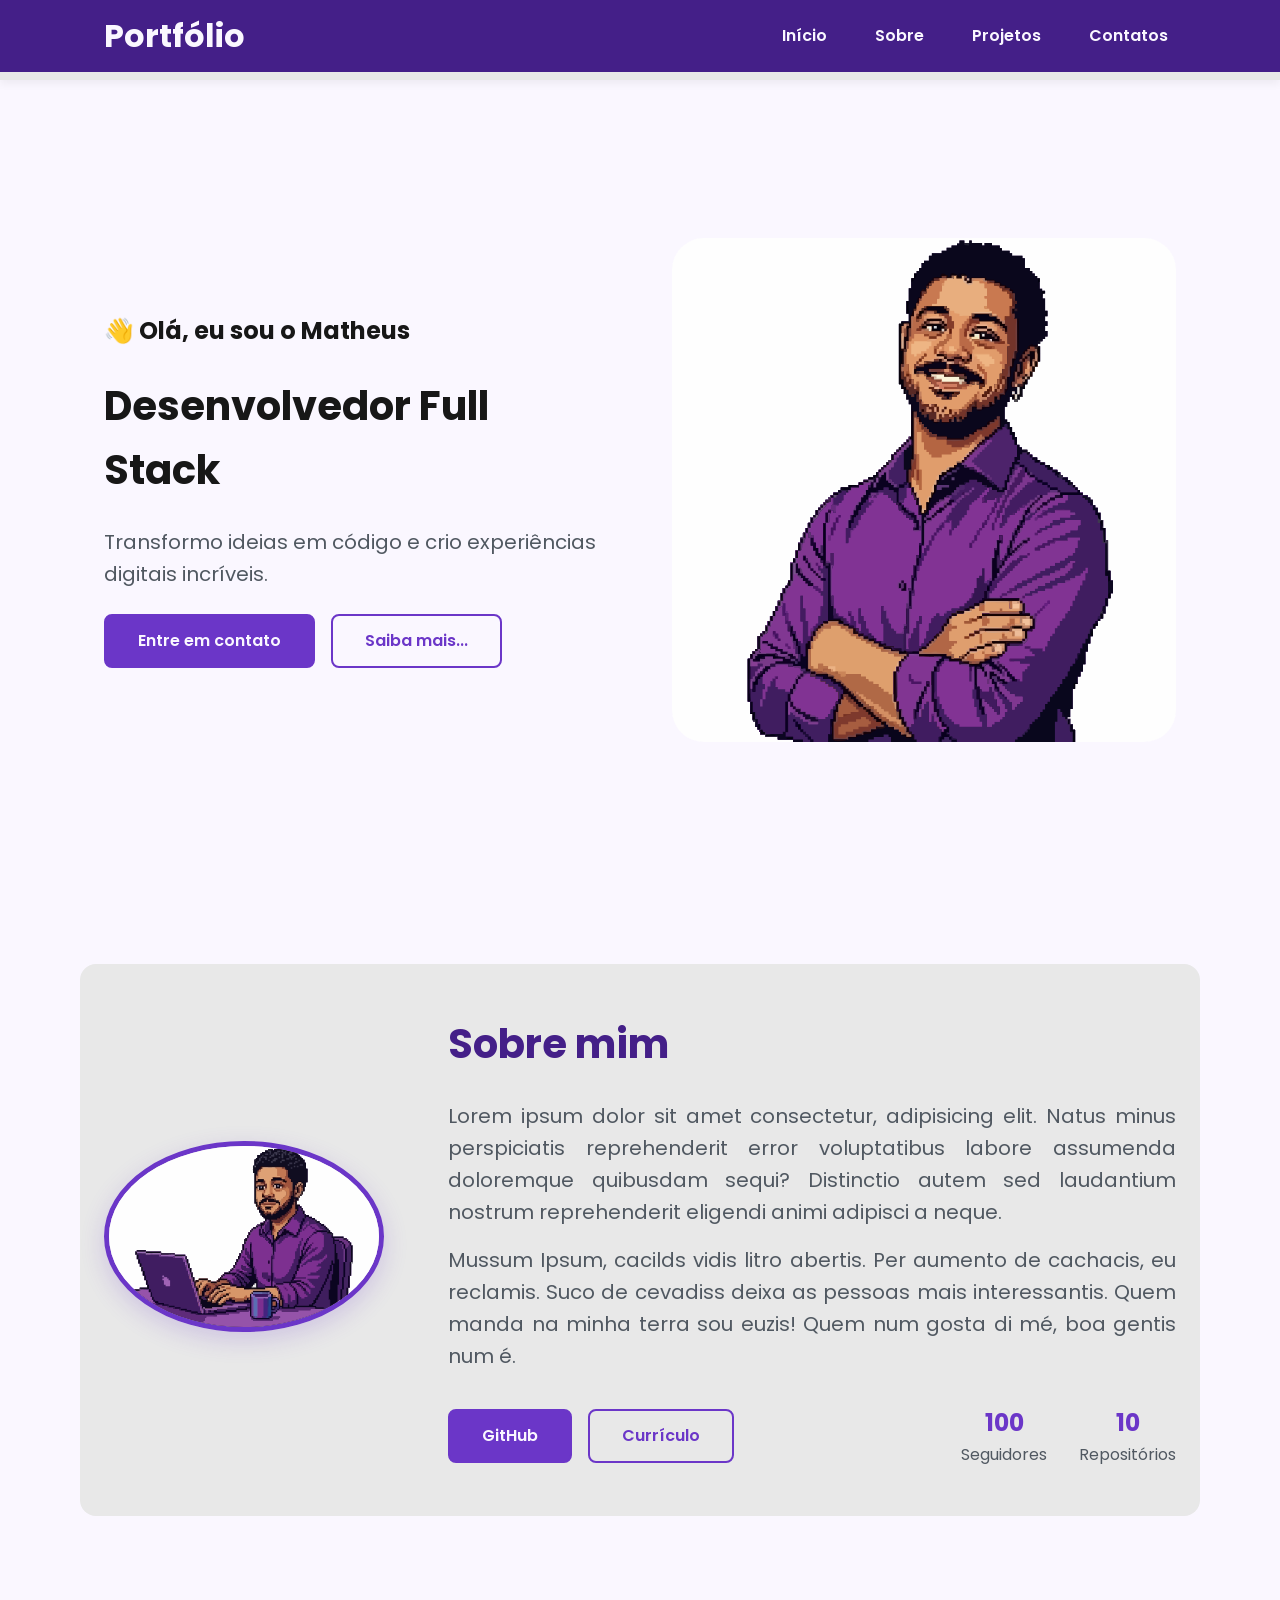
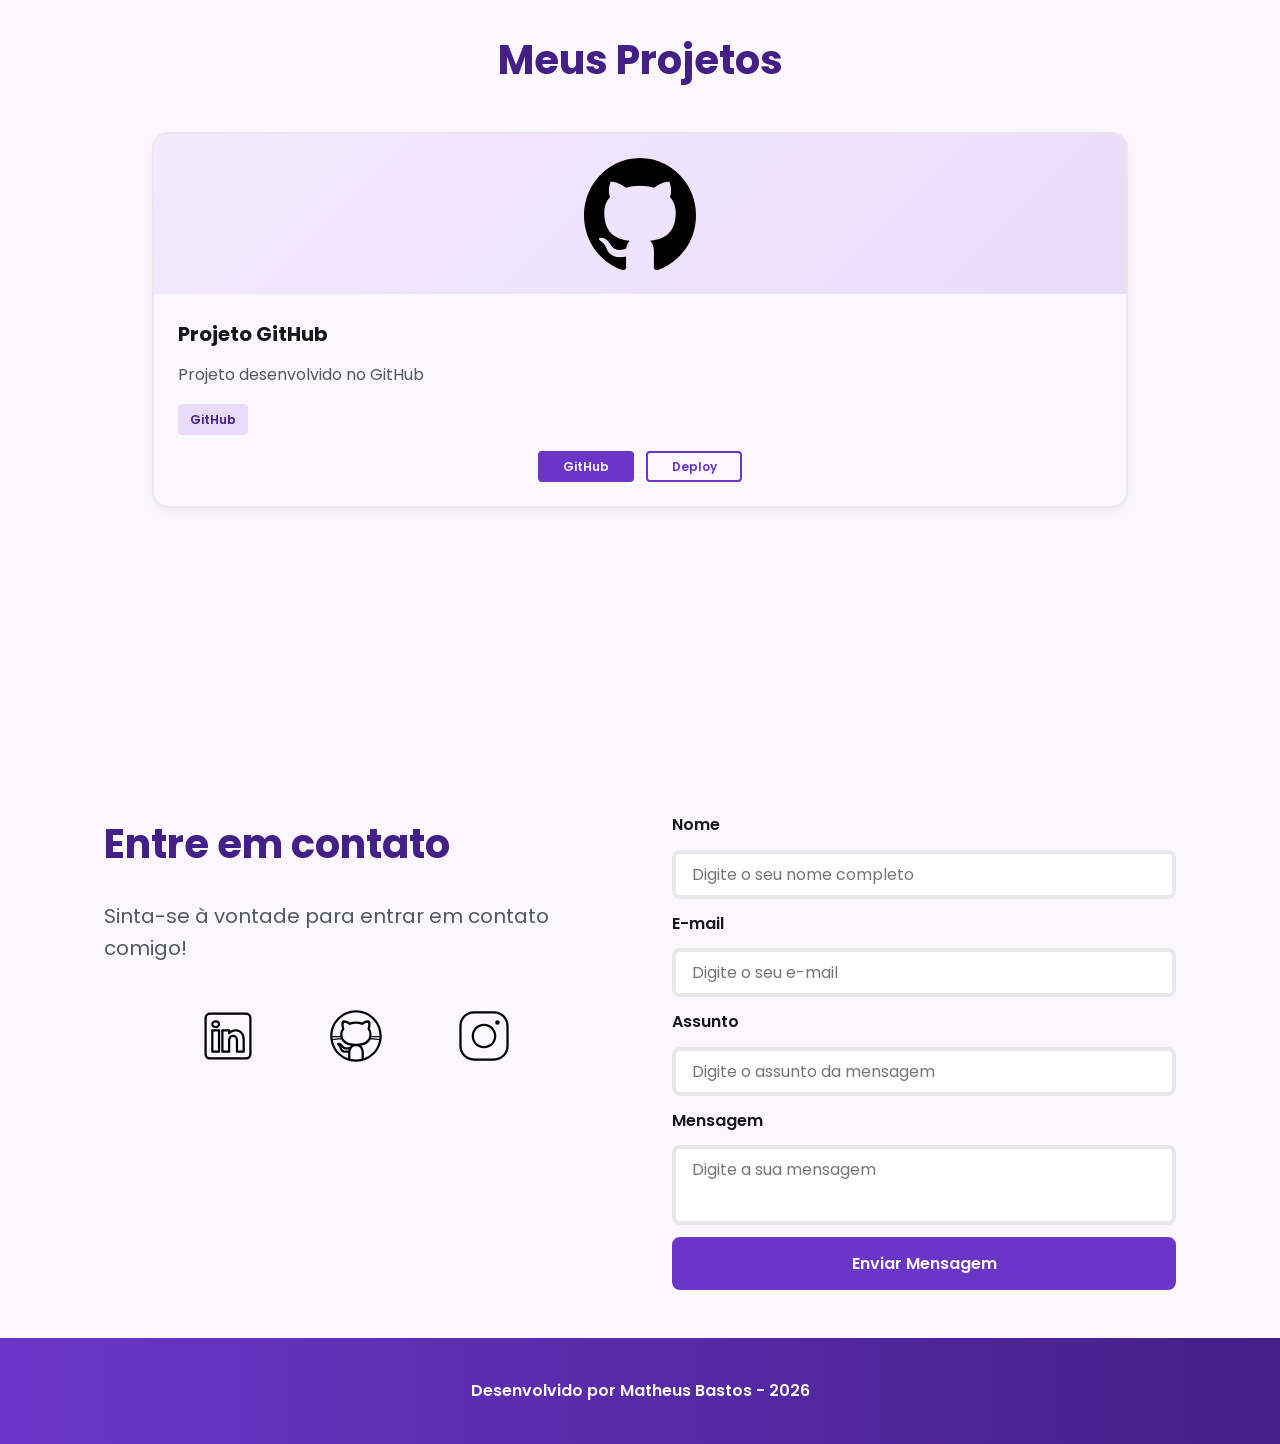
==== index.html @ f9d76520 "💄 UI:  Estilização da Seção Projects e Responsividade - Celular" ====
<!doctype html>
<html lang="pt-br">
  <head>
    <!-- Fontes do Google -->
    <link rel="preconnect" href="https://fonts.googleapis.com" />
    <link rel="preconnect" href="https://fonts.gstatic.com" crossorigin />

    <!-- Fonte do Google - Poppins -->
    <link
      href="https://fonts.googleapis.com/css2?family=Poppins&display=swap"
      rel="stylesheet"
    />

    <meta charset="UTF-8" />
    <meta name="viewport" content="width=device-width, initial-scale=1.0" />
    <meta name="author" content="Matheus Bastos" />
    <meta
      name="description"
      content="Portfólio Pessoal do Matheus Bastos, 
                desenvolvedor Full Stack especializado em criar experiências 
                digitais incríveis. Conheça meus projetos e entre em contato."
    />
    <meta name="robots" content="index, follow" />

    <link rel="icon" type="image/svg+xml" href="./assets/img/favicon.svg" />

    <!-- CSS principal da página -->
    <link rel="stylesheet" href="./assets/css/style.css" />

    <title>Portfólio do Matheus</title>
  </head>
  <body>
    <!-- Cabeçalho da página -->
    <header>
      <div class="menu-content">
        <!-- Título do Cabeçalho -->
        <a href="index.html" id="titulo">Portfólio</a>

        <!-- Menu de Navegação -->
        <nav>
          <ul class="menu-list">
            <li><a href="#hero">Início</a></li>
            <li><a href="#about">Sobre</a></li>
            <li><a href="#projects">Projetos</a></li>
            <li><a href="#contact">Contatos</a></li>
          </ul>
        </nav>
      </div>
    </header>

    <!-- Seção Principal da página -->
    <main>
      <!-- Seção Hero -->
      <section id="hero" class="section-container hero-container">
        <!-- Boas Vindas -->
        <article class="hero-content">
          <span>👋 Olá, eu sou o Matheus</span>
          <h1>Desenvolvedor Full Stack</h1>
          <p>
            Transformo ideias em código e crio experiências digitais incríveis.
          </p>

          <div class="buttons-container">
            <a href="#contact" class="botao">Entre em contato</a>
            <a href="#about" class="botao-outline">Saiba mais...</a>
          </div>
        </article>

        <!-- Imagem da Seção Hero -->
        <figure class="hero-image">
          <img
            src="./assets/img/avatar_dev_eu.svg"
            alt="Foto do autor do site"
            class="float-animation"
          />
        </figure>
      </section>

      <!-- Seção About -->
      <section id="about" class="section-container about-container">
        <!-- Imagem da Seção About -->
        <figure class="about-image">
          <img
            src="./assets/img/foto_dev_eu.svg"
            alt="Foto do perfil do autor"
          />
        </figure>

        <!-- Conteúdo da Seção About -->
        <article class="about-content">
          <h2>Sobre mim</h2>
          <p>
            Lorem ipsum dolor sit amet consectetur, adipisicing elit. Natus
            minus perspiciatis reprehenderit error voluptatibus labore assumenda
            doloremque quibusdam sequi? Distinctio autem sed laudantium nostrum
            reprehenderit eligendi animi adipisci a neque.
          </p>
          <p>
            Mussum Ipsum, cacilds vidis litro abertis. Per aumento de cachacis,
            eu reclamis. Suco de cevadiss deixa as pessoas mais interessantis.
            Quem manda na minha terra sou euzis! Quem num gosta di mé, boa
            gentis num é.
          </p>

          <!-- Links (GitHub + Curriculo) e Dados do GitHub -->
          <div class="about-buttons-data">
            <!-- Links -->
            <div class="buttons-container">
              <a href="#" target="_blank" class="botao">GitHub</a>
              <a href="#" target="_blank" class="botao-outline">Currículo</a>
            </div>

            <!-- Dados - GitHub -->
            <div class="data-container">
              <!-- Nº de Seguidores -->
              <div class="data-item">
                <span class="data-number">100</span>
                <span class="data-label">Seguidores</span>
              </div>

              <!-- Nº de Repositórios Públicos -->
              <div class="data-item">
                <span class="data-number">10</span>
                <span class="data-label">Repositórios</span>
              </div>
            </div>
          </div>
        </article>
      </section>

      <!-- Seção Projects -->
      <section id="projects" class="section-container projects-container">
        <h2>Meus Projetos</h2>

        <!-- Swiper Container -->
        <div class="swiper projects-swiper">
          <div class="swiper-wrapper">
            <div class="swiper-slide">
              <article class="project-card">
                <!-- Ícone da Tecnologia padrão do projeto -->
                <figure class="project-image">
                  <img
                    src="./assets/icons/languages/github.svg"
                    alt="Ícone do GitHub"
                  />
                </figure>

                <!-- Conteúdo do Projeto -->
                <div class="project-content">
                  <h3>Projeto GitHub</h3>
                  <p>Projeto desenvolvido no GitHub</p>

                  <!-- Tags do Projeto -->
                  <div class="project-tags">
                    <span class="tag">GitHub</span>
                  </div>

                  <!-- Links do Projeto -->
                  <div class="project-buttons">
                    <a href="#" target="_blank" class="botao botao-sm">
                      GitHub
                    </a>
                    <a href="#" target="_blank" class="botao-outline botao-sm">
                      Deploy
                    </a>
                  </div>
                </div>
              </article>
            </div>
          </div>

          <!-- Botões de Navegação -->
          <div class="swiper-button-next"></div>
          <div class="swiper-button-prev"></div>

          <!-- Paginação -->
          <div class="swiper-pagination"></div>
        </div>
      </section>

      <!-- Seção Contact -->
      <section id="contact" class="section-container contact-container">
        <!-- Redes Sociais -->
        <article class="contact-info">
          <h2>Entre em contato</h2>
          <p>Sinta-se à vontade para entrar em contato comigo!</p>

          <!-- Links para as Redes Sociais -->
          <div class="social-container">
            <a
              href="#"
              target="_blank"
              class="social-icon"
              aria-label="Linkedin"
            >
              <img
                src="./assets/icons/social/linkedin.svg"
                alt="Link para o LinkedIn"
              />
            </a>

            <a href="#" target="_blank" class="social-icon" aria-label="GitHub">
              <img
                src="./assets/icons/social/github.svg"
                alt="Link para o GitHub"
              />
            </a>

            <a
              href="#"
              target="_blank"
              class="social-icon"
              aria-label="Instagram"
            >
              <img
                src="./assets/icons/social/instagram.svg"
                alt="Link para o Instagram"
              />
            </a>
          </div>
        </article>

        <!-- Formulário de Contato -->
        <form id="formulario">
          <label for="nome">Nome</label>
          <input
            id="nome"
            name="nome"
            type="text"
            placeholder="Digite o seu nome completo"
          />
          <span id="erro-nome"></span>

          <label for="email">E-mail</label>
          <input
            id="email"
            name="email"
            type="text"
            placeholder="Digite o seu e-mail"
          />
          <span id="erro-email"></span>

          <label for="assunto">Assunto</label>
          <input
            id="assunto"
            name="assunto"
            type="text"
            placeholder="Digite o assunto da mensagem"
          />
          <span id="erro-assunto"></span>

          <label for="mensagem">Mensagem</label>
          <textarea
            id="mensagem"
            name="mensagem"
            placeholder="Digite a sua mensagem"
          ></textarea>
          <span id="erro-mensagem"></span>

          <button class="botao" type="submit">Enviar Mensagem</button>
        </form>
      </section>
    </main>

    <!-- Rodapé da página -->
    <footer>Desenvolvido por Matheus Bastos - 2026</footer>
  </body>
</html>
---- assets/css/style.css ----
/* Reset do Navegador */
* {
  margin: 0;
  padding: 0;
  box-sizing: border-box;
  font-family: 'Poppins', sans-serif;
  font-weight: 400;
  text-decoration: none;
  outline: none;
}    

/* Variáveis */
:root {
    /* Paleta de Cores - Purple */
    --purple-50: #f4eaff;
    --purple-100: #e9dcfa;
    --purple-200: #cdb3f0;
    --purple-300: #b186e5;
    --purple-400: #9460db;
    --purple-500: #6b36c8;
    --purple-600: #5b2ca0;
    --purple-700: #4c2177;
    --purple-800: #441f88;
    --purple-900: #2a0e4d;
    --purple-950: #1a0730;

    /* Cores Neutras */
    --gray-200: #e8e8e8;
    --gray-400: #505861;
    --black: #171717;
    --white: #FAF7FF;

    /* Cores de Estado */
    --error: #e63946;

    /* Sombras */
    --shadow-sm: 0 0.25rem 0.5rem rgba(0, 0, 0, 0.05);
    --shadow-md: 0 0.25rem 0.75rem rgba(107, 54, 200, 0.3);
    --shadow-lg: 0 0.5rem 1.5rem rgba(107, 54, 200, 0.2);

    /* Espaçamentos */
    --spacing-xs: 0.5rem;
    --spacing-sm: 1rem;
    --spacing-md: 1.5rem;
    --spacing-lg: 2rem;
    --spacing-xl: 3rem;
    --spacing-2xl: 4rem;

    /* Tamanhos de Fonte */
    --text-sm: 0.75rem;
    --text-base: 1rem;
    --text-lg: 1.25rem;
    --text-xl: 1.5rem;
    --text-2xl: 2rem;
    --text-3xl: 2.5rem;

    /* Border Radius */
    --radius-sm: 0.25rem;
    --radius-md: 0.5rem;
    --radius-lg: 1rem;
    --radius-xl: 2rem;
    --radius-full: 50%;

    /* Animação Padrão */
    --transition-default: all 0.3s ease;
}

/* Configurações Básicas */

html {
  scroll-behavior: smooth;
}

body {
  display: flex;
  flex-direction: column;
  min-height: 100vh;
  background-color: var(--white);
  line-height: 1.6;
  color: var(--black);
}

main {
  flex: 1;
}

/* Seções - Base Comum */

.section-container {
  max-width: 70rem;
  margin: 0 auto;
  padding: var(--spacing-xl) var(--spacing-md);
  scroll-margin-top: 6rem;
}

/* Botões */

.buttons-container {
  display: flex;
  gap: var(--spacing-sm);
}

.botao,
.botao-outline {
  display: inline-block;
  padding: 0.75rem 2rem;
  border: 0.15rem solid transparent;
  border-radius: var(--radius-md);
  font-size: var(--text-base);
  font-weight: 600;
  text-align: center;
  cursor: pointer;
  transition: var(--transition-default);
}

.botao {
  border-color: var(--purple-500);
  background-color: var(--purple-500);
  color: var(--white);
}

.botao:hover {
  border-color: var(--purple-800);
  background-color: var(--purple-800);
  box-shadow: var(--shadow-md);
  transform: translateY(-0.25rem);
}

.botao-outline {
  border-color: var(--purple-500);
  background-color: transparent;
  color: var(--purple-500);
}

.botao-outline:hover {
  border-color: var(--purple-500);
  background-color: var(--purple-500);
  color: var(--white);
  transform: translateY(-0.25rem);
}

/* Botões pequenos - Card Projetos */

.botao.botao-sm,
.botao-outline.botao-sm {
  min-width: 6rem;
  padding: 0.25rem var(--spacing-sm);
  border-width: 0.125rem;
  border-radius: 0.25rem;
  font-size: var(--text-sm);
}

/* Seção Header - Cabeçalho e Menu */

header {
  position: sticky;
  top: 0;
  z-index: 1000;
  width: 100%;
  height: 5rem;
  border-bottom: var(--spacing-xs) solid var(--gray-200);
  box-shadow: var(--shadow-sm);
  background-color: var(--purple-800);
}

header a {
  font-weight: 600;
  color: var(--white);
  transition: color 0.3s ease;
}

header a:hover {
  color: var(--purple-100);
}

#titulo {
  font-size: var(--text-2xl);
  font-weight: 700;
}

.menu-content {
  display: flex;
  justify-content: space-between;
  align-items: center;
  max-width: 70rem;
  height: 100%;
  margin: 0 auto;
  padding: 0 var(--spacing-md);
}

.menu-list {
  display: flex;
  gap: var(--spacing-lg);
  list-style: none;
}

.menu-list a {
  padding: var(--spacing-xs);
}

/* Seção Hero */

.hero-container {
  display: flex;
  align-items: center;
  gap: var(--spacing-2xl);
  min-height: calc(100vh - 5rem);
}

.hero-content {
  display: flex;
  flex: 1;
  flex-direction: column;
  gap: var(--spacing-md);

}

.hero-content span {
  font-size: var(--text-xl);
  font-weight: 700;
}

.hero-content h1 {
  font-size: var(--text-3xl);
  font-weight: 700;
}

.hero-content p,
.about-content p,
.contact-info p {
  font-size: var(--text-lg);
  color: var(--gray-400);
}

.hero-image {
  display: flex;
  flex: 1;
  justify-content: center;
}

.hero-image img {
  width: 100%;
  max-width: 100%;
  border-radius: var(--radius-xl);
}

/* Animação Flutuante */
@keyframes float {
  
  0%,
  100% {
    transform: translateY(0);
  }

  50% {
    transform: translateY(-1.25rem);
  }

}

/* Usa animação */
.float-animation {
  animation: float 3s ease-in-out infinite;
}

/* About */

.about-container {
    display: flex;
    align-items: center;
    gap: var(--spacing-2xl);
    margin: var(--spacing-2xl) auto;
    border-radius: var(--radius-lg);
    background-color: var(--gray-200);
}

.about-image {
    flex: 0 0 17.5rem;
}

.about-image img {
    width: 100%;
    border: 0.35rem solid var(--purple-500);
    border-radius: var(--radius-full);
    box-shadow: var(--shadow-lg);
}

.about-content h2,
.projects-container h2,
.contact-info h2 {
    margin-bottom: var(--spacing-md);
    font-size: var(--text-3xl);
    font-weight: 700;
    color: var(--purple-800);
}

.about-content p {
    margin-bottom: var(--spacing-sm);
    text-align: justify;
}

.about-buttons-data {
    display: flex;
    justify-content: space-between;
    align-items: center;
    gap: var(--spacing-lg);
    margin-top: var(--spacing-lg);
}

.about-buttons-data .botao {
    margin-right: auto;
}

.data-container {
    display: flex;
    gap: var(--spacing-lg);
    margin-top: 0;
}

.data-item {
    display: flex;
    flex-direction: column;
    align-items: center;
}

.data-number {
    font-size: var(--text-xl);
    font-weight: 700;
    text-align: center;
    color: var(--purple-500);
}

.data-label {
    font-size: var(--text-base);
    text-align: center;
    color: var(--gray-400);
}

/* Projects */

.projects-container {
  scroll-margin-top: 3rem;
  margin: var(--spacing-2xl) auto; 
  text-align: center;
}

.projects-swiper {
  position: relative;
  width: 100%;
  padding: var(--spacing-sm) var(--spacing-xl) var(--spacing-xl);
  overflow: hidden;
}

/* Card Projetos */

.project-card {
  display: flex;
  flex-direction: column;
  width: 100%;
  height: 100%;
  border: 0.15rem solid var(--gray-200);
  border-radius: var(--radius-lg);
  background-color: var(--white);
  box-shadow: var(--shadow-sm);
  overflow: hidden;
  transition: var(--transition-default);
}

.project-card:hover {
  box-shadow: var(--shadow-lg);
}

.project-image {
  display: flex;
  justify-content: center;
  align-items: center;
  width: 100%;
  height: 10rem;
  background: linear-gradient(135deg, var(--purple-50) 0%, var(--purple-100) 100%);
}

.project-image img {
  width: 75%;
  height: 75%;
  max-width: 7rem;
  max-height: 7rem;
  object-fit: contain;
  transition: transform 0.3s ease;
}

.project-content {
  display: flex;
  flex: 1;
  flex-direction: column;
  padding: var(--spacing-md);
  text-align: left;
}

.project-content h3 {
  margin-bottom: 0.75rem;
  font-size: var(--text-lg);
  font-weight: 700;
}

.project-content p {
  margin-bottom: var(--spacing-sm);
  font-size: var(--text-base);
  color: var(--gray-400)
}

.project-tags {
  display: flex;
  flex-wrap: wrap;
  gap: var(--spacing-xs)
}

.tag {
  padding: 0.375rem 0.75rem;
  border-radius: var(--radius-sm);
  background-color: var(--purple-100);
  font-size: var(--text-sm);
  font-weight: 600;
  color: var(--purple-800);
}

.project-buttons {
  display: flex;
  justify-content: center;
  align-items: center;
  gap: 0.75rem;
  margin-top: var(--spacing-sm);
}

/* Configuração do Swiper */

.swiper-wrapper {
    align-items: stretch;
}

.swiper-slide {
    display: flex;
    height: auto;
}

/* Botões do Swiper (navegação) */
.swiper-button-next,
.swiper-button-prev {
    width: 3rem;
    height: 3rem;
}

.swiper-button-next:after,
.swiper-button-prev:after {
    font-size: var(--text-lg);
    color: var(--purple-500);
}

.swiper-button-next:hover:after,
.swiper-button-prev:hover:after {
    color: var(--purple-800);
}

/* Indicadores de paginação */
.swiper-pagination-bullet {
    width: 0.75rem;
    height: 0.75rem;
    background-color: var(--gray-200);
    opacity: 1;
}

.swiper-pagination-bullet-active {
    width: var(--spacing-lg);
    border-radius: var(--radius-sm);
    background-color: var(--purple-500);
}

/* Seção de Contato */

.contact-container {
  display: grid;
  grid-template-columns: 1fr 1fr;
  gap: var(--spacing-2xl);
}

/* Redes Sociais */

.contact-info h2{
  margin-bottom: var(--spacing-md);
}

.contact-info p{
  margin-bottom: var(--spacing-lg);
}

.social-container {
  display: flex;
  justify-content: center;
  gap: var(--spacing-xl);
}

.social-icon {
  width: 5rem;
  height: 5rem;
  padding: 0.75rem;
  border-radius: var(--radius-md);
  transition: var(--transition-default);
}

.social-icon img{
  width: 100%;
  filter: brightness(0) saturate(100%);
  transition: filter 0.3s ease;
}

.social-icon img:hover {
  filter: brightness(0) 
          saturate(100%) 
          invert(42%) 
          sepia(93%) 
          saturate(1352%) 
          hue-rotate(243deg) 
          brightness(79%) 
          contrast(91%);
}

/* Formulário de Contato */

form {
  display: flex;
  flex-direction: column;
  gap: 0.75rem;
}

form label {
  font-size: var(--text-base);
  font-weight: 600;
}

form input,
form textarea {
  width: 100%;
  padding: 0.5rem var(--spacing-sm);
  border: 0.25rem solid var(--gray-200);
  border-radius: var(--radius-md);
  font-family: inherit;
  font-size: var(--text-base);
  transition: border-color 0.3s ease;
}

form input:focus,
form textarea:focus {
  border-color: var(--purple-500);
  outline: none
}

form textarea {
  min-height: 5rem;
  resize: none;
}

form span {
  margin-top: -0.75rem;
  font-size: var(--text-sm);
  color: var(--error);
}

/* Footer */

footer {
    padding: 2.5rem;
    background: linear-gradient(to right, var(--purple-500), var(--purple-800));
    font-weight: 600;
    text-align: center;
    color: var(--white);
}

/* Página Success */

.success-container {
    display: flex;
    flex-direction: column;
    justify-content: center;
    align-items: center;
    width: 100%;
    min-height: calc(100vh - 12.5rem);
    padding: var(--spacing-xl) var(--spacing-md);
}

.success-content {
    display: flex;
    flex-direction: column;
    align-items: center;
    gap: var(--spacing-md);
    max-width: 37.5rem;
    text-align: center;
}

.success-content h1 {
    font-size: var(--text-3xl);
    font-weight: 700;
    color: var(--purple-800);
}

.success-content h2 {
    font-size: var(--text-lg);
    color: var(--gray-400);
}

.success-icon {
    display: flex;
    align-items: center;
    justify-content: center;
    width: 7.5rem;
    height: 7.5rem;
    border-radius: var(--radius-full);
    background-color: var(--purple-100);
}

.success-icon img {
    width: 6rem;
    height: 6rem;
    filter: brightness(0) 
            saturate(100%) 
            invert(11%) 
            sepia(69%) 
            saturate(3759%) 
            hue-rotate(256deg) 
            brightness(101%) 
            contrast(96%);
}

/* Responsividade - Tablet */

@media screen and (max-width: 1024px){
  
}

/* Responsividade - Celular */

@media screen and (max-width: 480px){
    
  .section-container{
    padding: var(--spacing-md) var(--spacing-sm);
  }

  .section-container h1 {
   font-size: var(--text-xl); 
  }

  .section-container h2 {
   font-size: var(--text-lg); 
  }

  .section-container p {
   font-size: var(--text-base); 
  }

  .section-container span {
   font-size: var(--text-lg); 
  }

  #titulo {
    font-size: var(--text-xl);
  }

  .menu-content {
    justify-content: center;
  }

  .menu-list{
    display: none;
  }

  .hero-container{
    flex-direction: column-reverse;
    gap: var(--spacing-xs);
    min-height: 60vh;
  }

  .hero-content {
    gap: var(--spacing-xs);
    width: 100%;
  }

  .buttons-container {
    flex-direction: column;
    gap: 0.75rem;
    width: 100%;
  }

  .buttons-container .botao,
  .buttons-container .botao-outline{
    padding: 0.75rem 1rem;
    font-size: var(--text-base);
    white-space: nowrap;
  }

  .hero-image {
    width: 100%;
  }

  .hero-image img{
    max-width: 20rem;
  }

  .about-container{
    flex-direction: column;
    margin: var(--spacing-lg) 0.5rem;
    padding: var(--spacing-md);
  }

  .about-image img{
    max-width: 16rem;
  }

  .about-content{
    width: 100%;
  }

  .about-buttons-data{
    flex-direction: column;
    gap:var(--spacing-md);
    align-items: stretch;
  }

  .about-buttons-data .botao,
  .about-buttons-data .botao-outline{
    width: 100%;
    padding: 0.75rem  var(--spacing-lg);
    font-size: var(--text-base);
    text-align: center;
  }

  .data-container{
    justify-content: center;
    width: 100%;
  }

  .data-number {
    font-size: var(--text-lg);
  }

  .data-label {
    font-size: var(--text-sm);
  }

   .contact-container{
    grid-template-columns: 1fr;
    gap: var(--spacing-lg);
    width: 100%;
    margin: 0 auto;
  }

  .contact-info {
    width: 100%;
  }

  form {
    width: 100%;
  } 
}
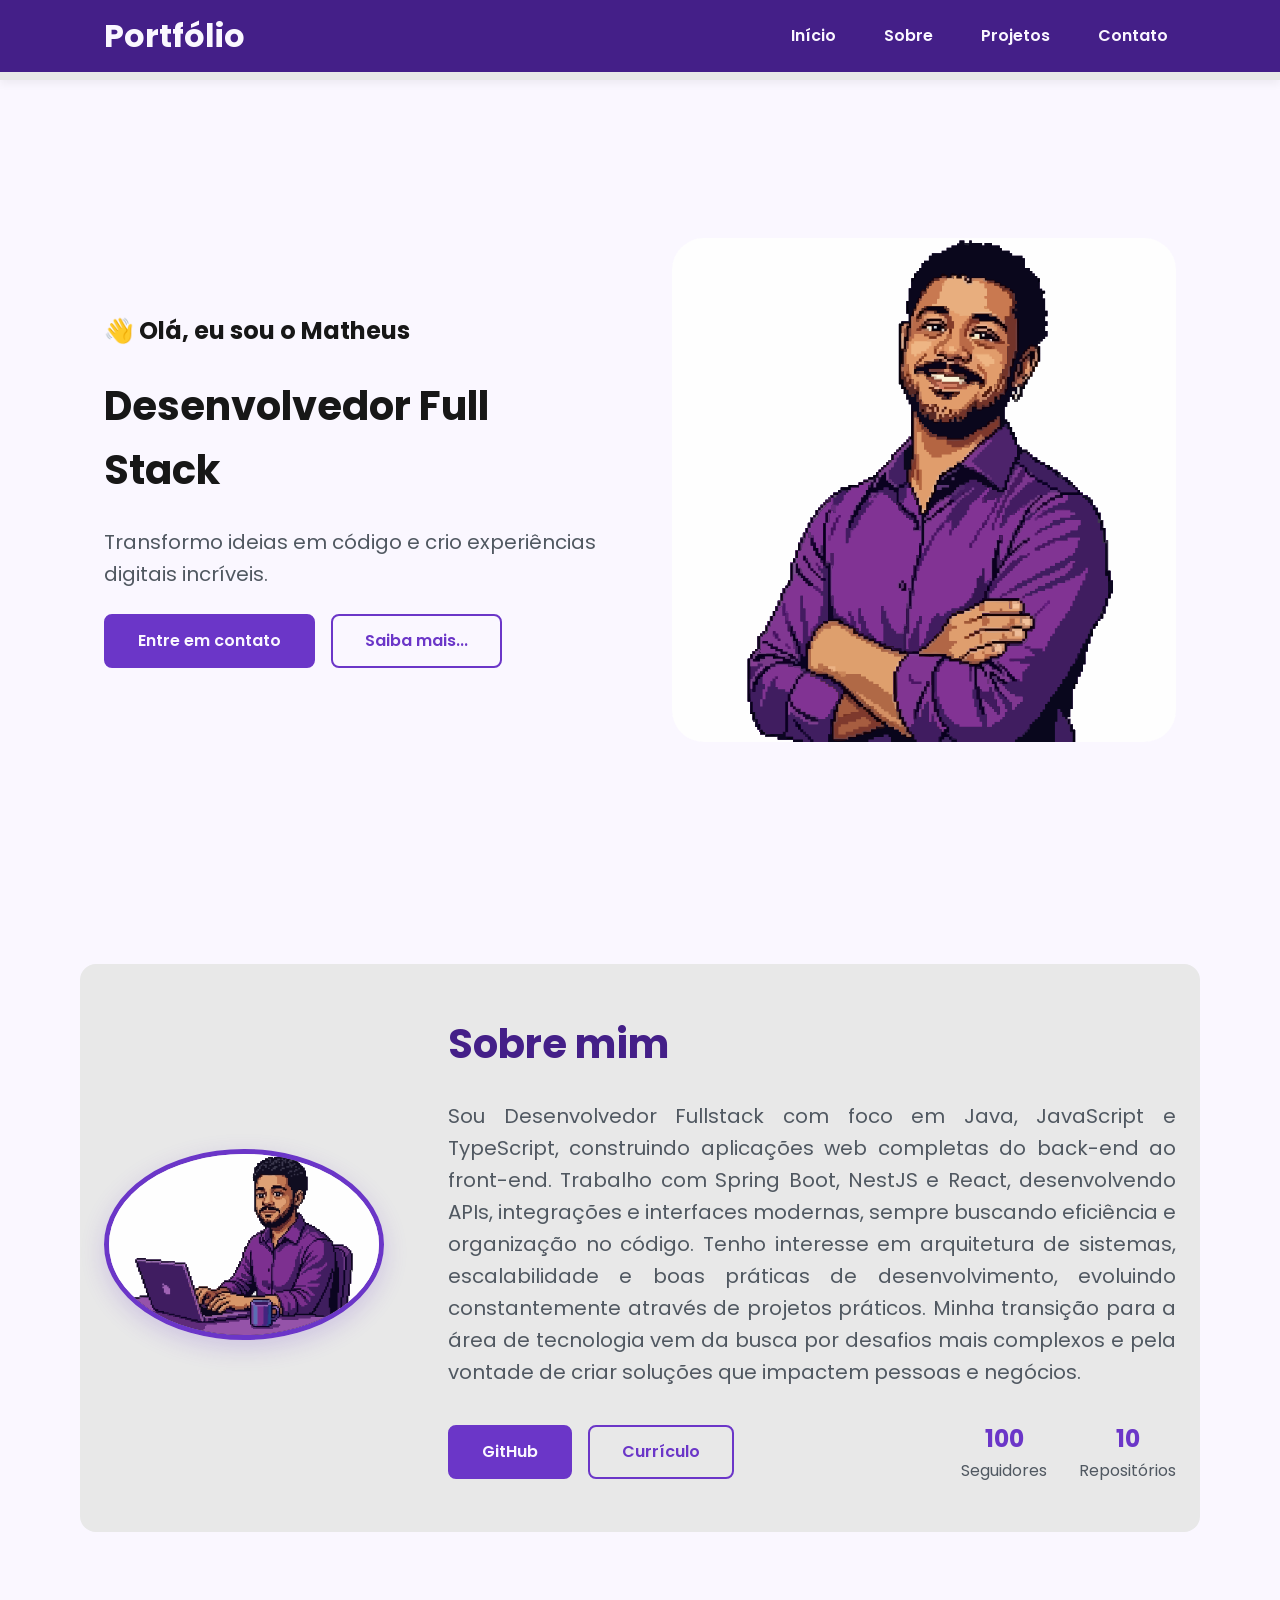
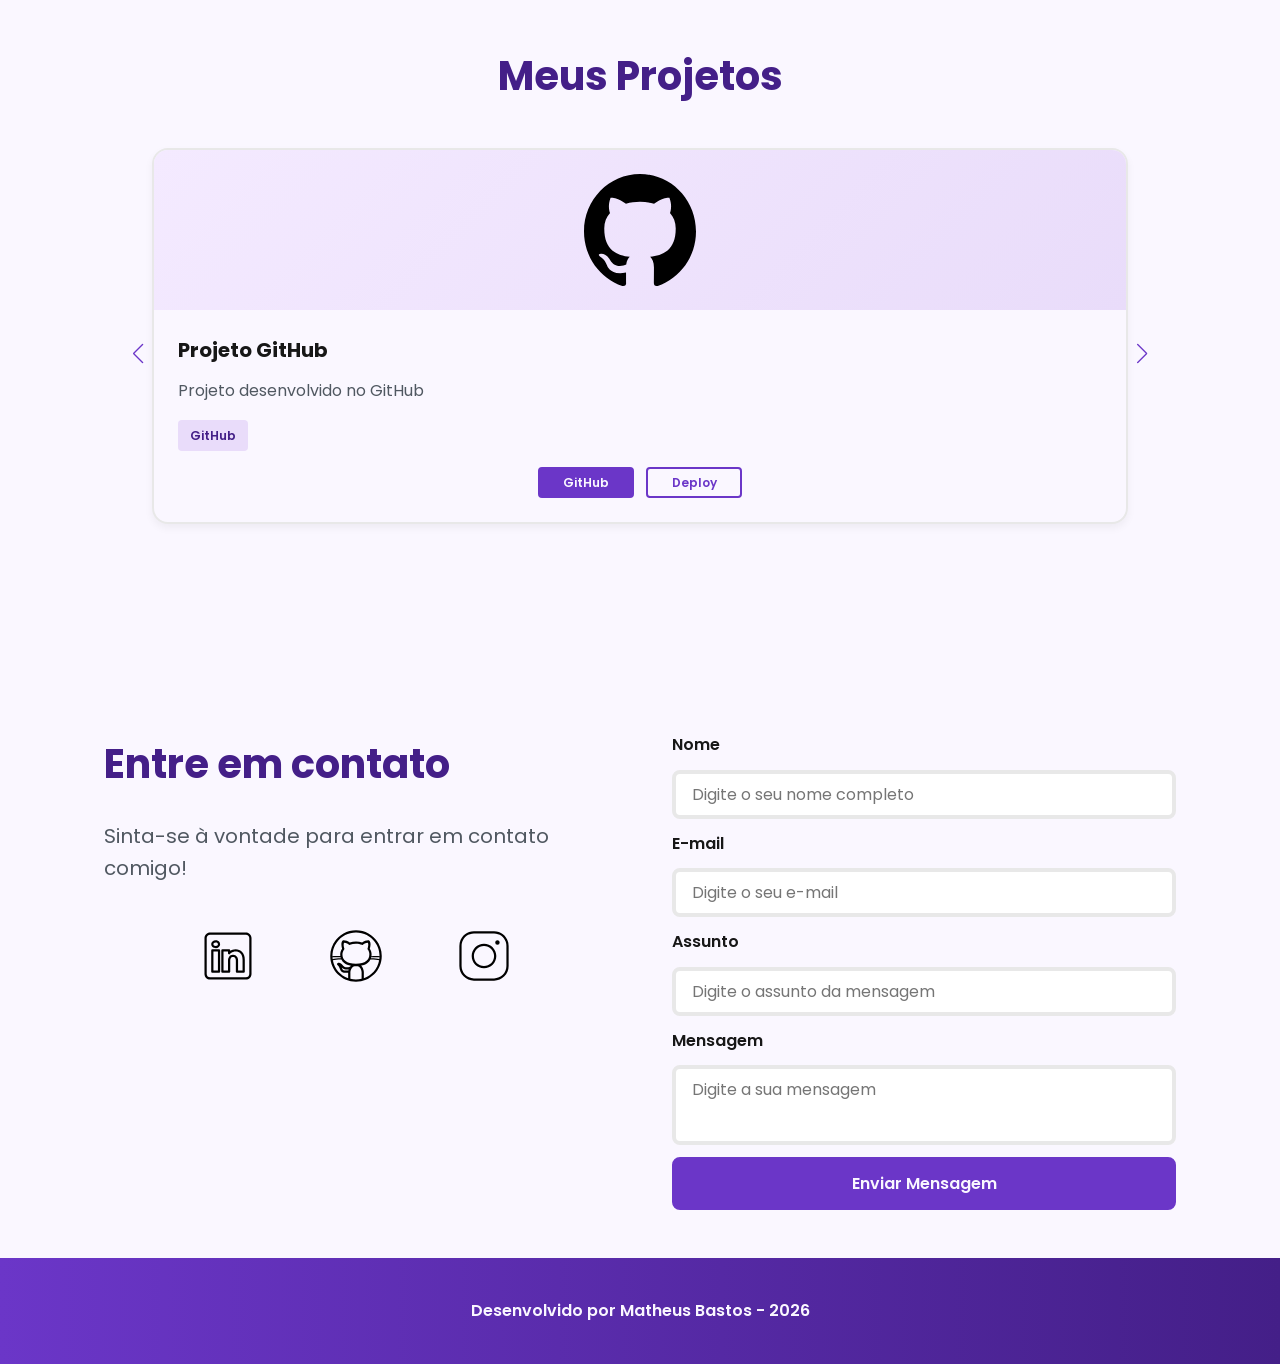
==== commit bb7b257a: "UI: Troca FormSubmit por Web3Forms no formulário" ====
--- a/index.html
+++ b/index.html
@@ -24,6 +24,14 @@
 
     <link rel="icon" type="image/svg+xml" href="./assets/img/favicon.svg" />
 
+    <!-- SWIPER CSS -->
+    <link
+      rel="stylesheet"
+      href="https://cdn.jsdelivr.net/npm/swiper@11/swiper-bundle.min.css"
+    />
+
+    <!-- CSS principal da página -->
+    <link rel="stylesheet" href="./assets/css/style.css" />
     <!-- CSS principal da página -->
     <link rel="stylesheet" href="./assets/css/style.css" />
 
@@ -42,7 +50,7 @@
             <li><a href="#hero">Início</a></li>
             <li><a href="#about">Sobre</a></li>
             <li><a href="#projects">Projetos</a></li>
-            <li><a href="#contact">Contatos</a></li>
+            <li><a href="#contact">Contato</a></li>
           </ul>
         </nav>
       </div>
@@ -90,16 +98,15 @@
         <article class="about-content">
           <h2>Sobre mim</h2>
           <p>
-            Lorem ipsum dolor sit amet consectetur, adipisicing elit. Natus
-            minus perspiciatis reprehenderit error voluptatibus labore assumenda
-            doloremque quibusdam sequi? Distinctio autem sed laudantium nostrum
-            reprehenderit eligendi animi adipisci a neque.
-          </p>
-          <p>
-            Mussum Ipsum, cacilds vidis litro abertis. Per aumento de cachacis,
-            eu reclamis. Suco de cevadiss deixa as pessoas mais interessantis.
-            Quem manda na minha terra sou euzis! Quem num gosta di mé, boa
-            gentis num é.
+            Sou Desenvolvedor Fullstack com foco em Java, JavaScript e
+            TypeScript, construindo aplicações web completas do back-end ao
+            front-end. Trabalho com Spring Boot, NestJS e React, desenvolvendo
+            APIs, integrações e interfaces modernas, sempre buscando eficiência
+            e organização no código. Tenho interesse em arquitetura de sistemas,
+            escalabilidade e boas práticas de desenvolvimento, evoluindo
+            constantemente através de projetos práticos. Minha transição para a
+            área de tecnologia vem da busca por desafios mais complexos e pela
+            vontade de criar soluções que impactem pessoas e negócios.
           </p>
 
           <!-- Links (GitHub + Curriculo) e Dados do GitHub -->
@@ -221,7 +228,22 @@
         </article>
 
         <!-- Formulário de Contato -->
-        <form id="formulario">
+        <form
+          id="formulario"
+          action="https://api.web3forms.com/submit"
+          method="POST"
+        >
+          <input
+            type="hidden"
+            name="access_key"
+            value="9ca1c214-f171-4909-992e-8795c42c2680"
+          />
+          <input
+            type="hidden"
+            name="_next"
+            value="http://localhost:5500/success.html"
+          />
+
           <label for="nome">Nome</label>
           <input
             id="nome"
@@ -264,5 +286,11 @@
 
     <!-- Rodapé da página -->
     <footer>Desenvolvido por Matheus Bastos - 2026</footer>
+
+    <!-- SWIPER JS -->
+    <script src="https://cdn.jsdelivr.net/npm/swiper@11/swiper-bundle.min.js"></script>
+
+    <!-- Script JavaScript principal da página -->
+    <script src="./assets/js/script.js"></script>
   </body>
 </html>
--- a/assets/css/style.css
+++ b/assets/css/style.css
@@ -403,6 +403,7 @@
 }
 
 .project-content p {
+  flex: 1;
   margin-bottom: var(--spacing-sm);
   font-size: var(--text-base);
   color: var(--gray-400)
@@ -629,133 +630,416 @@
             contrast(96%);
 }
 
-/* Responsividade - Tablet */
-
-@media screen and (max-width: 1024px){
-  
-}
-
-/* Responsividade - Celular */
-
-@media screen and (max-width: 480px){
+/* ========================================
+   RESPONSIVIDADE - TABLETS (até 1024px)
+======================================== */
+
+@media screen and (max-width: 1024px) {
+   
+    /* Layout */
+    .section-container {
+        padding: var(--spacing-lg) var(--spacing-md);
+    }
+
+    /* Tipografia */
+    .section-container h1 {
+        font-size: var(--text-3xl);
+    }
+
+    .section-container h2 {
+        font-size: var(--text-2xl);
+    }
+
+    .section-container p  {
+        font-size: var(--text-base);
+    }
+
+    .section-container span {
+        font-size: var(--text-lg);
+    }
+
+    .success-content h1 {
+        font-size: var(--text-3xl);
+    }
+
+    .success-content h2 {
+        font-size: var(--text-lg); 
+    }
+
+    /* Header */
+    #titulo {
+        font-size: var(--text-xl); 
+    }
+
+    /* Header - Oculta menu em telas pequenas */
+    @media (max-width: 768px) {
+        .menu-list {
+            display: none;
+        }
+    }
+
+    /* Hero */
+    .hero-container {
+        flex-direction: column-reverse;
+        gap: var(--spacing-lg);
+        min-height: 60vh;
+        text-align: center;
+    }
+
+    .hero-content,
+    .hero-image {
+        width: 90%;
+    }
+
+    .hero-image img {
+        object-fit: cover;
+    }
+
+    .buttons-container {
+        justify-content: center;
+        width: 100%;
+    }
+
+    .hero-container .botao,
+    .hero-container .botao-outline {
+        padding: 0.75rem 1.5rem;
+        font-size: var(--text-base);
+        white-space: nowrap;
+    }
+
+    /* About */
+    .about-container {
+        flex-direction: column;
+        gap: var(--spacing-md);
+        margin: var(--spacing-lg);
+        padding: var(--spacing-lg);
+    }
+
+    .about-image {
+        flex: 0 0 auto;
+        width: 100%;
+        display: flex;
+        justify-content: center;
+    }
+
+    .about-image img {
+        max-width: 16rem;
+        width: 100%;
+    }
+
+    .about-content {
+        width: 100%;
+    }
+
+    .about-buttons-data {
+        flex-direction: column;
+        gap: var(--spacing-md);
+        align-items: stretch;
+    }
+
+    .about-buttons-data .botao {
+        margin-right: 0;
+    }
+
+    .data-container {
+        justify-content: center;
+        width: 100%;
+    }
+
+    /* Projects */
+    .projects-container {
+        margin: var(--spacing-lg) auto 0;
+    }
+
+    .projects-swiper {
+        margin: 0;
+        padding: var(--spacing-sm) var(--spacing-lg) 2.5rem;
+    }
+
+    .project-card {
+        width: 100%;
+        height: 30rem;
+        min-height: 30rem;
+        max-height: 30rem;
+        max-width: 100%;
+    }
+
+    .project-content {
+        display: flex;
+        flex-direction: column;
+        justify-content: space-between;
+        height: 100%;
+    }
+
+    .project-content p {
+        flex: 1;
+        overflow: hidden;
+    }
+
+    .project-tags {
+        min-height: 2.5rem;
+        align-items: flex-start;
+    }
+
+    .swiper-wrapper {
+        align-items: stretch;
+    }
+
+    .swiper-slide {
+        display: flex;
+        justify-content: center;
+        align-items: stretch;
+        height: auto;
+    }
+
+    .swiper-button-next,
+    .swiper-button-prev {
+        display: none;
+    }
+
+    /* Contact */
+    .contact-container {
+        grid-template-columns: 1fr;
+        gap: var(--spacing-lg);
+        width: 90%;
+        margin: 0 auto;
+    }
+
+    /* Success Page */
+    .success-container {
+        padding: var(--spacing-xl) var(--spacing-md);
+        min-height: calc(100vh - 10rem);
+    }
+
+    .success-content {
+        gap: var(--spacing-lg);
+        max-width: 35rem;
+    }
+
+    .success-icon {
+        width: 6rem;
+        height: 6rem;
+    }
+
+    .success-icon img {
+        width: 5rem;
+        height: 5rem;
+    }
+}
+
+/* ========================================
+   RESPONSIVIDADE - MOBILE (até 480px)
+======================================== */
+
+@media screen and (max-width: 480px) {
+
+    /* Layout */
+    .section-container {
+        padding: var(--spacing-md) var(--spacing-sm);
+    }
+
+    /* Tipografia Mobile */
+    .section-container h1 {
+        font-size: var(--text-xl);
+    }
+
+    .section-container h2 {
+        font-size: var(--text-xl);
+    }
+
+    .section-container p {
+        font-size: var(--text-base);
+    }
+
+    .section-container span {
+        font-size: var(--text-lg);
+    }
+
+    .success-content h1 {
+        font-size: var(--text-xl);
+    }
+
+    .success-content h2 {
+        font-size: var(--text-base);
+    }
+
+    /* Header */
+    #titulo {
+        font-size: var(--text-xl);
+    }
+
+    .menu-list {
+        display: none;
+    }
+
+    /* Hero */
+    .hero-container {
+        gap: var(--spacing-sm);
+    }
+
+    .hero-content {
+        gap: var(--spacing-xs);
+        width: 100%;
+    }
+
+    .buttons-container {
+        flex-direction: column;
+        gap: 0.75rem;
+        width: 100%;
+    }
+
+    .buttons-container .botao,
+    .buttons-container .botao-outline {
+        width: 100%;
+    }
+
+    .hero-container .botao,
+    .hero-container .botao-outline {
+        padding: 0.75rem 1rem;
+        font-size: var(--text-base);
+        white-space: nowrap;
+    }
+
+    .hero-image {
+        width: 100%;
+    }
+
+    .hero-image img {
+        max-width: 20rem;
+    }
+
+    /* About */
+    .about-container {
+        margin: var(--spacing-lg) 0.5rem;
+        padding: var(--spacing-md);
+    }
+
+    .about-image img {
+        max-width: 14rem;
+    }
+
+    .about-buttons-data .botao,
+    .about-buttons-data .botao-outline {
+        width: 100%;
+        padding: 0.75rem var(--spacing-lg);
+        font-size: var(--text-base);
+        text-align: center;
+    }
+
+    .data-number {
+        font-size: var(--text-lg);
+    }
+
+    .data-label {
+        font-size: var(--text-sm);
+    }
+
+    /* Projects */
+    .projects-container {
+        margin: var(--spacing-lg) auto 0;
+    }
+
+    .projects-swiper {
+        position: relative;
+        margin: 0;
+        padding: var(--spacing-sm) 0 2rem 0;
+        overflow: visible;
+    }
+
+    .project-card {
+        width: 100%;
+        height: 20rem;
+        max-width: 20rem;
+    }
+
+    .project-image {
+        height: 10rem;
+    }
+
+    .project-content {
+        padding: var(--spacing-md);
+    }
+
+    .project-content h3 {
+        font-size: var(--text-lg);
+    }
+
+    .project-content p {
+        font-size: var(--text-base);
+    }
+
+    /* Contact */
+    .contact-container {
+        width: 100%;
+    }
+
+    .contact-info p {
+        margin-bottom: var(--spacing-md);
+    }
+
+    .social-container {
+        flex-wrap: wrap;
+        gap: var(--spacing-lg);
+        margin-bottom: var(--spacing-xs);
+    }
+
+    .social-icon {
+        width: 4rem;
+        height: 4rem;
+    }
+
+    /* Formulário */
+    form {
+        gap: var(--spacing-sm);
+    }
+
+    form label {
+        font-size: var(--text-base);
+    }
+
+    form input,
+    form textarea {
+        padding: 0.75rem;
+        font-size: var(--text-base);
+    }
+
+    form button {
+        padding: 0.75rem var(--spacing-md);
+        font-size: var(--text-base);
+    }
+
+    /* Footer */
+    footer {
+        padding: var(--spacing-md) var(--spacing-sm);
+        font-size: var(--text-sm);
+    }
     
-  .section-container{
-    padding: var(--spacing-md) var(--spacing-sm);
-  }
-
-  .section-container h1 {
-   font-size: var(--text-xl); 
-  }
-
-  .section-container h2 {
-   font-size: var(--text-lg); 
-  }
-
-  .section-container p {
-   font-size: var(--text-base); 
-  }
-
-  .section-container span {
-   font-size: var(--text-lg); 
-  }
-
-  #titulo {
-    font-size: var(--text-xl);
-  }
-
-  .menu-content {
-    justify-content: center;
-  }
-
-  .menu-list{
-    display: none;
-  }
-
-  .hero-container{
-    flex-direction: column-reverse;
-    gap: var(--spacing-xs);
-    min-height: 60vh;
-  }
-
-  .hero-content {
-    gap: var(--spacing-xs);
-    width: 100%;
-  }
-
-  .buttons-container {
-    flex-direction: column;
-    gap: 0.75rem;
-    width: 100%;
-  }
-
-  .buttons-container .botao,
-  .buttons-container .botao-outline{
-    padding: 0.75rem 1rem;
-    font-size: var(--text-base);
-    white-space: nowrap;
-  }
-
-  .hero-image {
-    width: 100%;
-  }
-
-  .hero-image img{
-    max-width: 20rem;
-  }
-
-  .about-container{
-    flex-direction: column;
-    margin: var(--spacing-lg) 0.5rem;
-    padding: var(--spacing-md);
-  }
-
-  .about-image img{
-    max-width: 16rem;
-  }
-
-  .about-content{
-    width: 100%;
-  }
-
-  .about-buttons-data{
-    flex-direction: column;
-    gap:var(--spacing-md);
-    align-items: stretch;
-  }
-
-  .about-buttons-data .botao,
-  .about-buttons-data .botao-outline{
-    width: 100%;
-    padding: 0.75rem  var(--spacing-lg);
-    font-size: var(--text-base);
-    text-align: center;
-  }
-
-  .data-container{
-    justify-content: center;
-    width: 100%;
-  }
-
-  .data-number {
-    font-size: var(--text-lg);
-  }
-
-  .data-label {
-    font-size: var(--text-sm);
-  }
-
-   .contact-container{
-    grid-template-columns: 1fr;
-    gap: var(--spacing-lg);
-    width: 100%;
-    margin: 0 auto;
-  }
-
-  .contact-info {
-    width: 100%;
-  }
-
-  form {
-    width: 100%;
-  } 
+    /* Success Page */
+    .success-container {
+        padding: var(--spacing-lg) var(--spacing-sm);
+        min-height: calc(100vh - 8rem);
+    }
+
+    .success-content {
+        gap: var(--spacing-md);
+        max-width: 100%;
+        padding: 0 var(--spacing-sm);
+    }
+
+    .success-icon {
+        width: 5rem;
+        height: 5rem;
+    }
+
+    .success-icon img {
+        width: 4rem;
+        height: 4rem;
+    }
+
+    .success-content .botao {
+        width: 100%;
+        max-width: 20rem;
+        padding: 0.75rem var(--spacing-lg);
+    }
+
 }
--- a/assets/css/style.css
+++ b/assets/css/style.css
@@ -403,6 +403,7 @@
 }
 
 .project-content p {
+  flex: 1;
   margin-bottom: var(--spacing-sm);
   font-size: var(--text-base);
   color: var(--gray-400)
@@ -629,133 +630,416 @@
             contrast(96%);
 }
 
-/* Responsividade - Tablet */
-
-@media screen and (max-width: 1024px){
-  
-}
-
-/* Responsividade - Celular */
-
-@media screen and (max-width: 480px){
+/* ========================================
+   RESPONSIVIDADE - TABLETS (até 1024px)
+======================================== */
+
+@media screen and (max-width: 1024px) {
+   
+    /* Layout */
+    .section-container {
+        padding: var(--spacing-lg) var(--spacing-md);
+    }
+
+    /* Tipografia */
+    .section-container h1 {
+        font-size: var(--text-3xl);
+    }
+
+    .section-container h2 {
+        font-size: var(--text-2xl);
+    }
+
+    .section-container p  {
+        font-size: var(--text-base);
+    }
+
+    .section-container span {
+        font-size: var(--text-lg);
+    }
+
+    .success-content h1 {
+        font-size: var(--text-3xl);
+    }
+
+    .success-content h2 {
+        font-size: var(--text-lg); 
+    }
+
+    /* Header */
+    #titulo {
+        font-size: var(--text-xl); 
+    }
+
+    /* Header - Oculta menu em telas pequenas */
+    @media (max-width: 768px) {
+        .menu-list {
+            display: none;
+        }
+    }
+
+    /* Hero */
+    .hero-container {
+        flex-direction: column-reverse;
+        gap: var(--spacing-lg);
+        min-height: 60vh;
+        text-align: center;
+    }
+
+    .hero-content,
+    .hero-image {
+        width: 90%;
+    }
+
+    .hero-image img {
+        object-fit: cover;
+    }
+
+    .buttons-container {
+        justify-content: center;
+        width: 100%;
+    }
+
+    .hero-container .botao,
+    .hero-container .botao-outline {
+        padding: 0.75rem 1.5rem;
+        font-size: var(--text-base);
+        white-space: nowrap;
+    }
+
+    /* About */
+    .about-container {
+        flex-direction: column;
+        gap: var(--spacing-md);
+        margin: var(--spacing-lg);
+        padding: var(--spacing-lg);
+    }
+
+    .about-image {
+        flex: 0 0 auto;
+        width: 100%;
+        display: flex;
+        justify-content: center;
+    }
+
+    .about-image img {
+        max-width: 16rem;
+        width: 100%;
+    }
+
+    .about-content {
+        width: 100%;
+    }
+
+    .about-buttons-data {
+        flex-direction: column;
+        gap: var(--spacing-md);
+        align-items: stretch;
+    }
+
+    .about-buttons-data .botao {
+        margin-right: 0;
+    }
+
+    .data-container {
+        justify-content: center;
+        width: 100%;
+    }
+
+    /* Projects */
+    .projects-container {
+        margin: var(--spacing-lg) auto 0;
+    }
+
+    .projects-swiper {
+        margin: 0;
+        padding: var(--spacing-sm) var(--spacing-lg) 2.5rem;
+    }
+
+    .project-card {
+        width: 100%;
+        height: 30rem;
+        min-height: 30rem;
+        max-height: 30rem;
+        max-width: 100%;
+    }
+
+    .project-content {
+        display: flex;
+        flex-direction: column;
+        justify-content: space-between;
+        height: 100%;
+    }
+
+    .project-content p {
+        flex: 1;
+        overflow: hidden;
+    }
+
+    .project-tags {
+        min-height: 2.5rem;
+        align-items: flex-start;
+    }
+
+    .swiper-wrapper {
+        align-items: stretch;
+    }
+
+    .swiper-slide {
+        display: flex;
+        justify-content: center;
+        align-items: stretch;
+        height: auto;
+    }
+
+    .swiper-button-next,
+    .swiper-button-prev {
+        display: none;
+    }
+
+    /* Contact */
+    .contact-container {
+        grid-template-columns: 1fr;
+        gap: var(--spacing-lg);
+        width: 90%;
+        margin: 0 auto;
+    }
+
+    /* Success Page */
+    .success-container {
+        padding: var(--spacing-xl) var(--spacing-md);
+        min-height: calc(100vh - 10rem);
+    }
+
+    .success-content {
+        gap: var(--spacing-lg);
+        max-width: 35rem;
+    }
+
+    .success-icon {
+        width: 6rem;
+        height: 6rem;
+    }
+
+    .success-icon img {
+        width: 5rem;
+        height: 5rem;
+    }
+}
+
+/* ========================================
+   RESPONSIVIDADE - MOBILE (até 480px)
+======================================== */
+
+@media screen and (max-width: 480px) {
+
+    /* Layout */
+    .section-container {
+        padding: var(--spacing-md) var(--spacing-sm);
+    }
+
+    /* Tipografia Mobile */
+    .section-container h1 {
+        font-size: var(--text-xl);
+    }
+
+    .section-container h2 {
+        font-size: var(--text-xl);
+    }
+
+    .section-container p {
+        font-size: var(--text-base);
+    }
+
+    .section-container span {
+        font-size: var(--text-lg);
+    }
+
+    .success-content h1 {
+        font-size: var(--text-xl);
+    }
+
+    .success-content h2 {
+        font-size: var(--text-base);
+    }
+
+    /* Header */
+    #titulo {
+        font-size: var(--text-xl);
+    }
+
+    .menu-list {
+        display: none;
+    }
+
+    /* Hero */
+    .hero-container {
+        gap: var(--spacing-sm);
+    }
+
+    .hero-content {
+        gap: var(--spacing-xs);
+        width: 100%;
+    }
+
+    .buttons-container {
+        flex-direction: column;
+        gap: 0.75rem;
+        width: 100%;
+    }
+
+    .buttons-container .botao,
+    .buttons-container .botao-outline {
+        width: 100%;
+    }
+
+    .hero-container .botao,
+    .hero-container .botao-outline {
+        padding: 0.75rem 1rem;
+        font-size: var(--text-base);
+        white-space: nowrap;
+    }
+
+    .hero-image {
+        width: 100%;
+    }
+
+    .hero-image img {
+        max-width: 20rem;
+    }
+
+    /* About */
+    .about-container {
+        margin: var(--spacing-lg) 0.5rem;
+        padding: var(--spacing-md);
+    }
+
+    .about-image img {
+        max-width: 14rem;
+    }
+
+    .about-buttons-data .botao,
+    .about-buttons-data .botao-outline {
+        width: 100%;
+        padding: 0.75rem var(--spacing-lg);
+        font-size: var(--text-base);
+        text-align: center;
+    }
+
+    .data-number {
+        font-size: var(--text-lg);
+    }
+
+    .data-label {
+        font-size: var(--text-sm);
+    }
+
+    /* Projects */
+    .projects-container {
+        margin: var(--spacing-lg) auto 0;
+    }
+
+    .projects-swiper {
+        position: relative;
+        margin: 0;
+        padding: var(--spacing-sm) 0 2rem 0;
+        overflow: visible;
+    }
+
+    .project-card {
+        width: 100%;
+        height: 20rem;
+        max-width: 20rem;
+    }
+
+    .project-image {
+        height: 10rem;
+    }
+
+    .project-content {
+        padding: var(--spacing-md);
+    }
+
+    .project-content h3 {
+        font-size: var(--text-lg);
+    }
+
+    .project-content p {
+        font-size: var(--text-base);
+    }
+
+    /* Contact */
+    .contact-container {
+        width: 100%;
+    }
+
+    .contact-info p {
+        margin-bottom: var(--spacing-md);
+    }
+
+    .social-container {
+        flex-wrap: wrap;
+        gap: var(--spacing-lg);
+        margin-bottom: var(--spacing-xs);
+    }
+
+    .social-icon {
+        width: 4rem;
+        height: 4rem;
+    }
+
+    /* Formulário */
+    form {
+        gap: var(--spacing-sm);
+    }
+
+    form label {
+        font-size: var(--text-base);
+    }
+
+    form input,
+    form textarea {
+        padding: 0.75rem;
+        font-size: var(--text-base);
+    }
+
+    form button {
+        padding: 0.75rem var(--spacing-md);
+        font-size: var(--text-base);
+    }
+
+    /* Footer */
+    footer {
+        padding: var(--spacing-md) var(--spacing-sm);
+        font-size: var(--text-sm);
+    }
     
-  .section-container{
-    padding: var(--spacing-md) var(--spacing-sm);
-  }
-
-  .section-container h1 {
-   font-size: var(--text-xl); 
-  }
-
-  .section-container h2 {
-   font-size: var(--text-lg); 
-  }
-
-  .section-container p {
-   font-size: var(--text-base); 
-  }
-
-  .section-container span {
-   font-size: var(--text-lg); 
-  }
-
-  #titulo {
-    font-size: var(--text-xl);
-  }
-
-  .menu-content {
-    justify-content: center;
-  }
-
-  .menu-list{
-    display: none;
-  }
-
-  .hero-container{
-    flex-direction: column-reverse;
-    gap: var(--spacing-xs);
-    min-height: 60vh;
-  }
-
-  .hero-content {
-    gap: var(--spacing-xs);
-    width: 100%;
-  }
-
-  .buttons-container {
-    flex-direction: column;
-    gap: 0.75rem;
-    width: 100%;
-  }
-
-  .buttons-container .botao,
-  .buttons-container .botao-outline{
-    padding: 0.75rem 1rem;
-    font-size: var(--text-base);
-    white-space: nowrap;
-  }
-
-  .hero-image {
-    width: 100%;
-  }
-
-  .hero-image img{
-    max-width: 20rem;
-  }
-
-  .about-container{
-    flex-direction: column;
-    margin: var(--spacing-lg) 0.5rem;
-    padding: var(--spacing-md);
-  }
-
-  .about-image img{
-    max-width: 16rem;
-  }
-
-  .about-content{
-    width: 100%;
-  }
-
-  .about-buttons-data{
-    flex-direction: column;
-    gap:var(--spacing-md);
-    align-items: stretch;
-  }
-
-  .about-buttons-data .botao,
-  .about-buttons-data .botao-outline{
-    width: 100%;
-    padding: 0.75rem  var(--spacing-lg);
-    font-size: var(--text-base);
-    text-align: center;
-  }
-
-  .data-container{
-    justify-content: center;
-    width: 100%;
-  }
-
-  .data-number {
-    font-size: var(--text-lg);
-  }
-
-  .data-label {
-    font-size: var(--text-sm);
-  }
-
-   .contact-container{
-    grid-template-columns: 1fr;
-    gap: var(--spacing-lg);
-    width: 100%;
-    margin: 0 auto;
-  }
-
-  .contact-info {
-    width: 100%;
-  }
-
-  form {
-    width: 100%;
-  } 
+    /* Success Page */
+    .success-container {
+        padding: var(--spacing-lg) var(--spacing-sm);
+        min-height: calc(100vh - 8rem);
+    }
+
+    .success-content {
+        gap: var(--spacing-md);
+        max-width: 100%;
+        padding: 0 var(--spacing-sm);
+    }
+
+    .success-icon {
+        width: 5rem;
+        height: 5rem;
+    }
+
+    .success-icon img {
+        width: 4rem;
+        height: 4rem;
+    }
+
+    .success-content .botao {
+        width: 100%;
+        max-width: 20rem;
+        padding: 0.75rem var(--spacing-lg);
+    }
+
 }
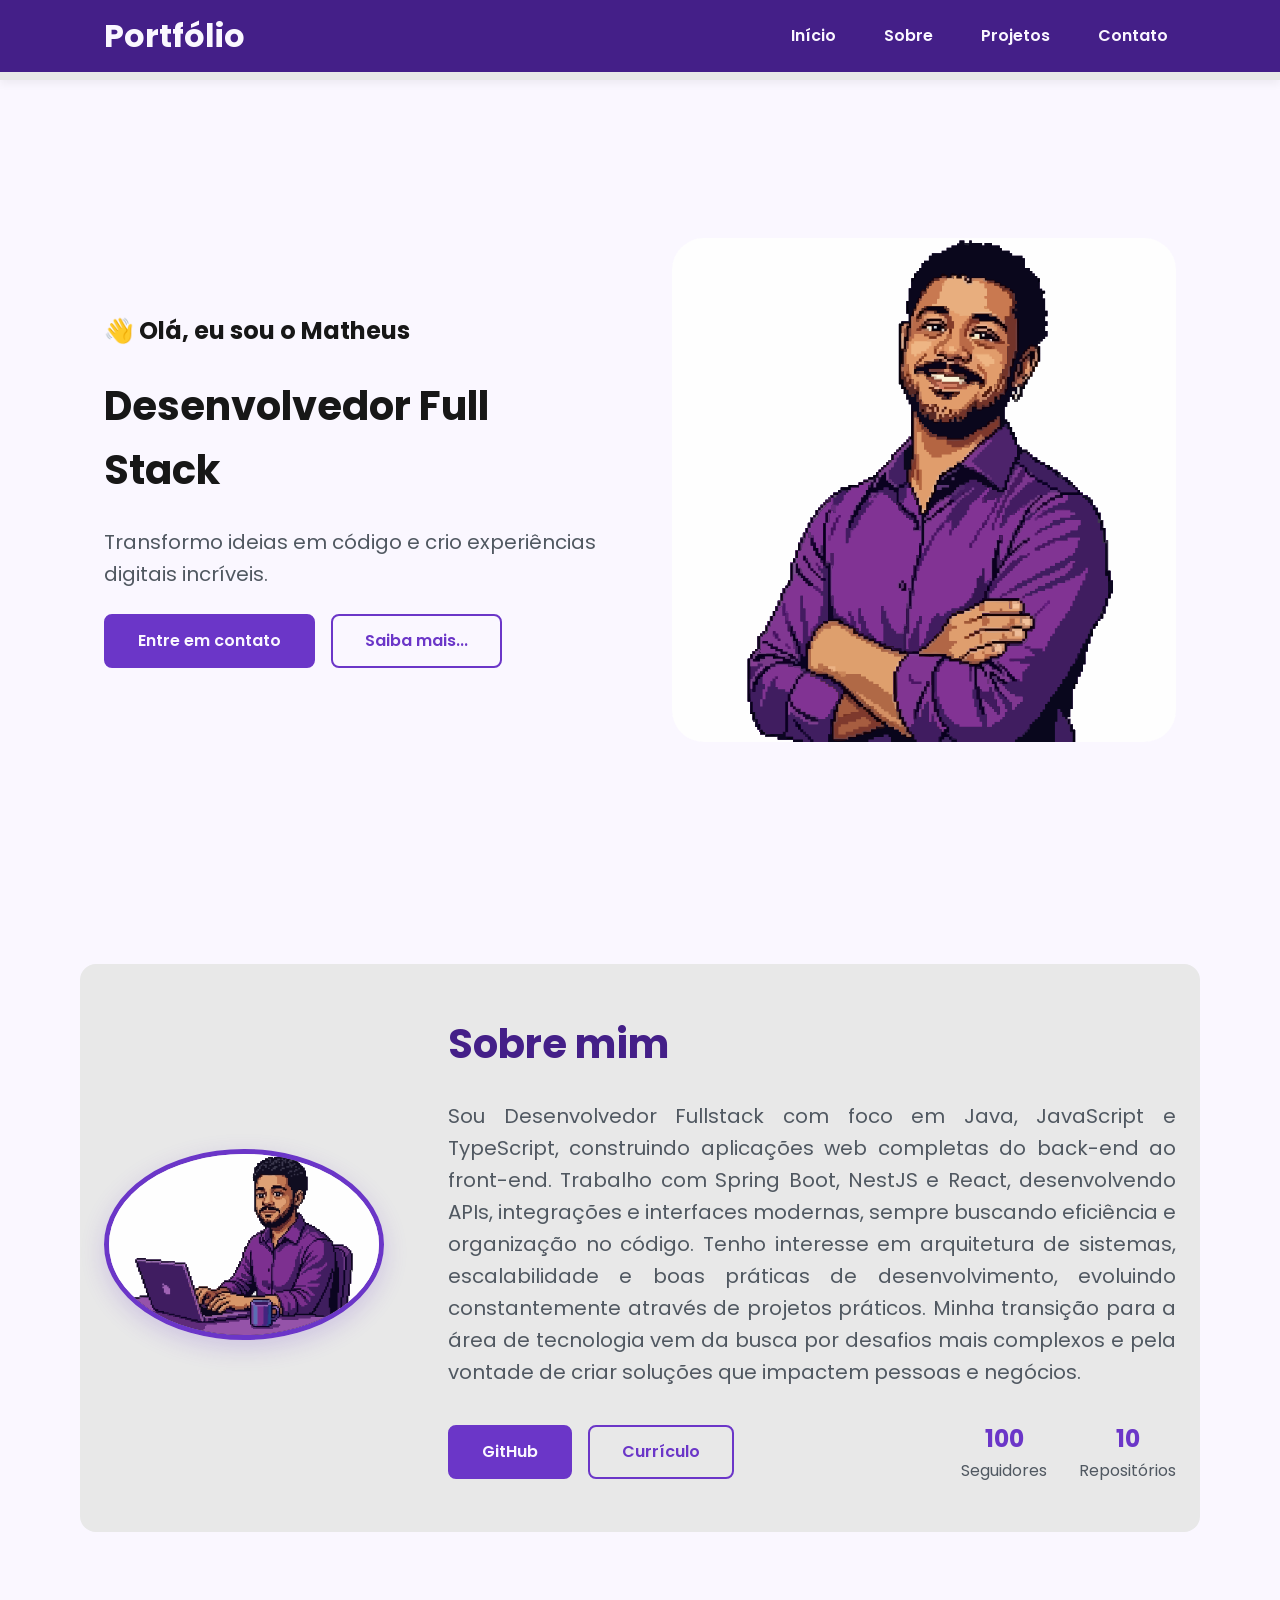
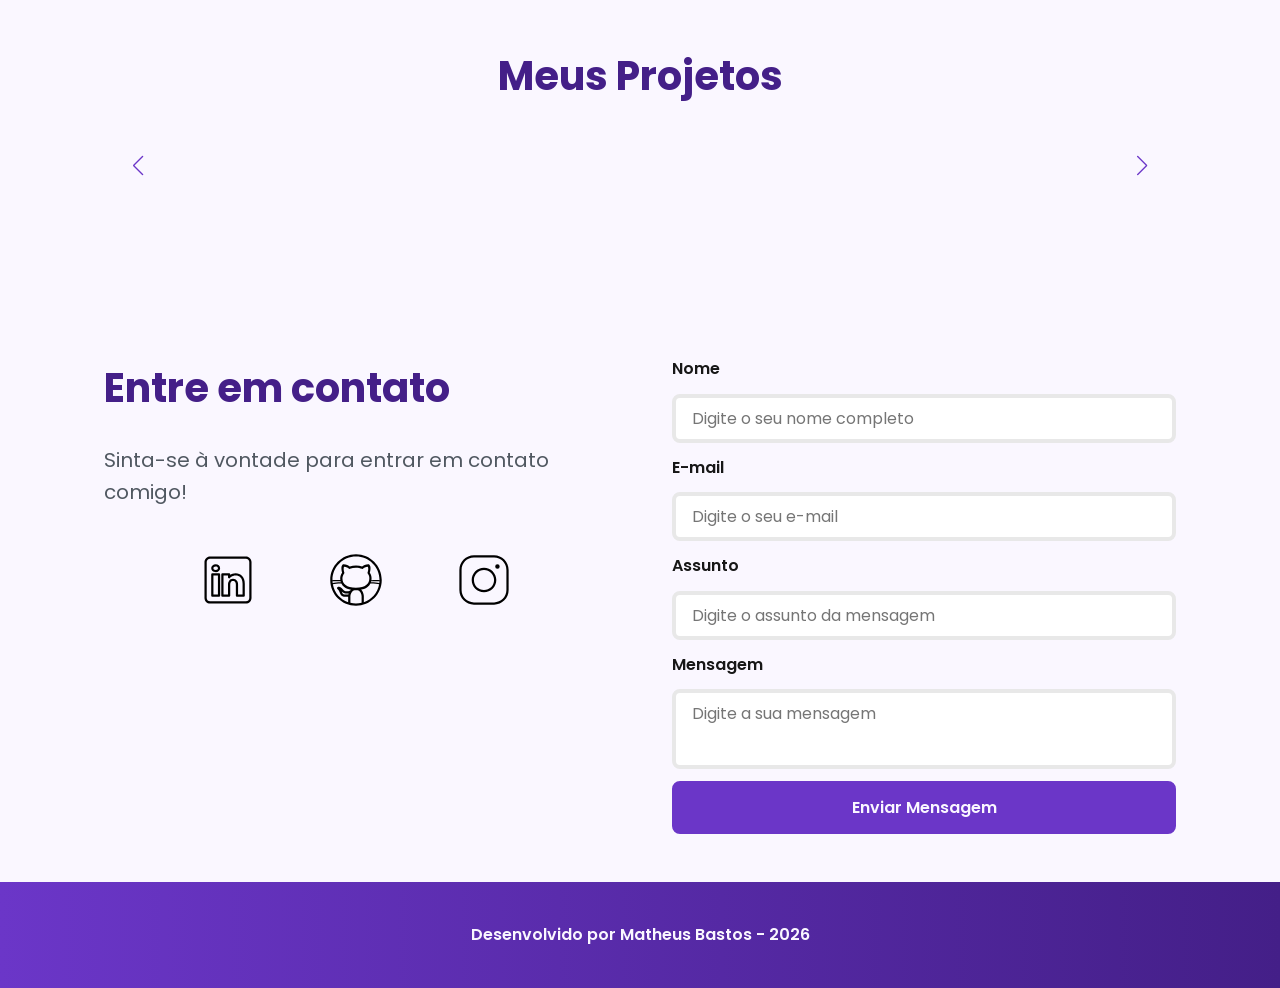
==== commit f9877c2d: "fix: remove card estático do Swiper, projetos agora são carregados dinamicamente" ====
--- a/index.html
+++ b/index.html
@@ -30,8 +30,6 @@
       href="https://cdn.jsdelivr.net/npm/swiper@11/swiper-bundle.min.css"
     />
 
-    <!-- CSS principal da página -->
-    <link rel="stylesheet" href="./assets/css/style.css" />
     <!-- CSS principal da página -->
     <link rel="stylesheet" href="./assets/css/style.css" />
 
@@ -113,8 +111,8 @@
           <div class="about-buttons-data">
             <!-- Links -->
             <div class="buttons-container">
-              <a href="#" target="_blank" class="botao">GitHub</a>
-              <a href="#" target="_blank" class="botao-outline">Currículo</a>
+              <a href="https://github.com/bastosmatheusm" target="_blank" class="botao">GitHub</a>
+              <a href="https://drive.google.com/file/d/16etYPk3OoIHHCs573_OeueAUA4TnUzzG/view?usp=sharing" target="_blank" class="botao-outline">Currículo</a>
             </div>
 
             <!-- Dados - GitHub -->
@@ -142,38 +140,6 @@
         <!-- Swiper Container -->
         <div class="swiper projects-swiper">
           <div class="swiper-wrapper">
-            <div class="swiper-slide">
-              <article class="project-card">
-                <!-- Ícone da Tecnologia padrão do projeto -->
-                <figure class="project-image">
-                  <img
-                    src="./assets/icons/languages/github.svg"
-                    alt="Ícone do GitHub"
-                  />
-                </figure>
-
-                <!-- Conteúdo do Projeto -->
-                <div class="project-content">
-                  <h3>Projeto GitHub</h3>
-                  <p>Projeto desenvolvido no GitHub</p>
-
-                  <!-- Tags do Projeto -->
-                  <div class="project-tags">
-                    <span class="tag">GitHub</span>
-                  </div>
-
-                  <!-- Links do Projeto -->
-                  <div class="project-buttons">
-                    <a href="#" target="_blank" class="botao botao-sm">
-                      GitHub
-                    </a>
-                    <a href="#" target="_blank" class="botao-outline botao-sm">
-                      Deploy
-                    </a>
-                  </div>
-                </div>
-              </article>
-            </div>
           </div>
 
           <!-- Botões de Navegação -->
@@ -240,8 +206,8 @@
           />
           <input
             type="hidden"
-            name="_next"
-            value="http://localhost:5500/success.html"
+            name="redirect"
+            value="https://bastosmatheusm.github.io/portfolio/success.html"
           />
 
           <label for="nome">Nome</label>
